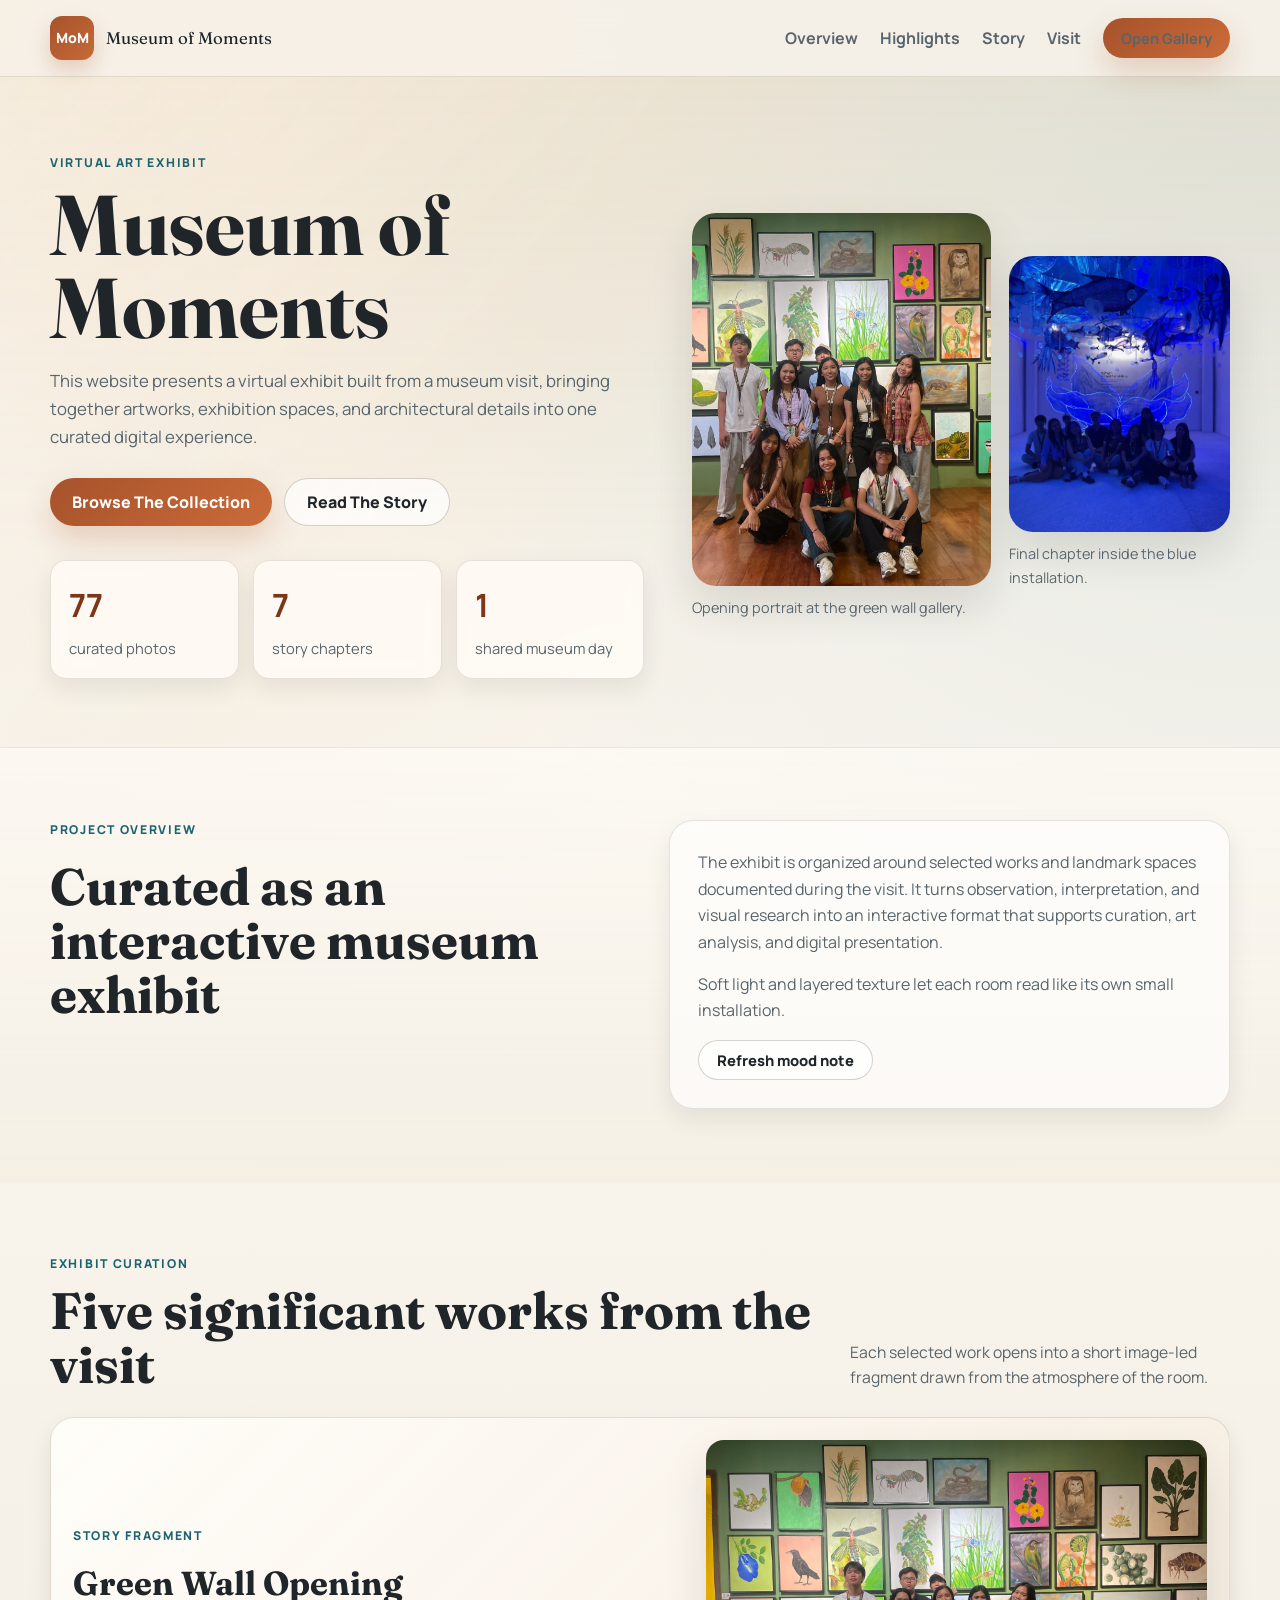
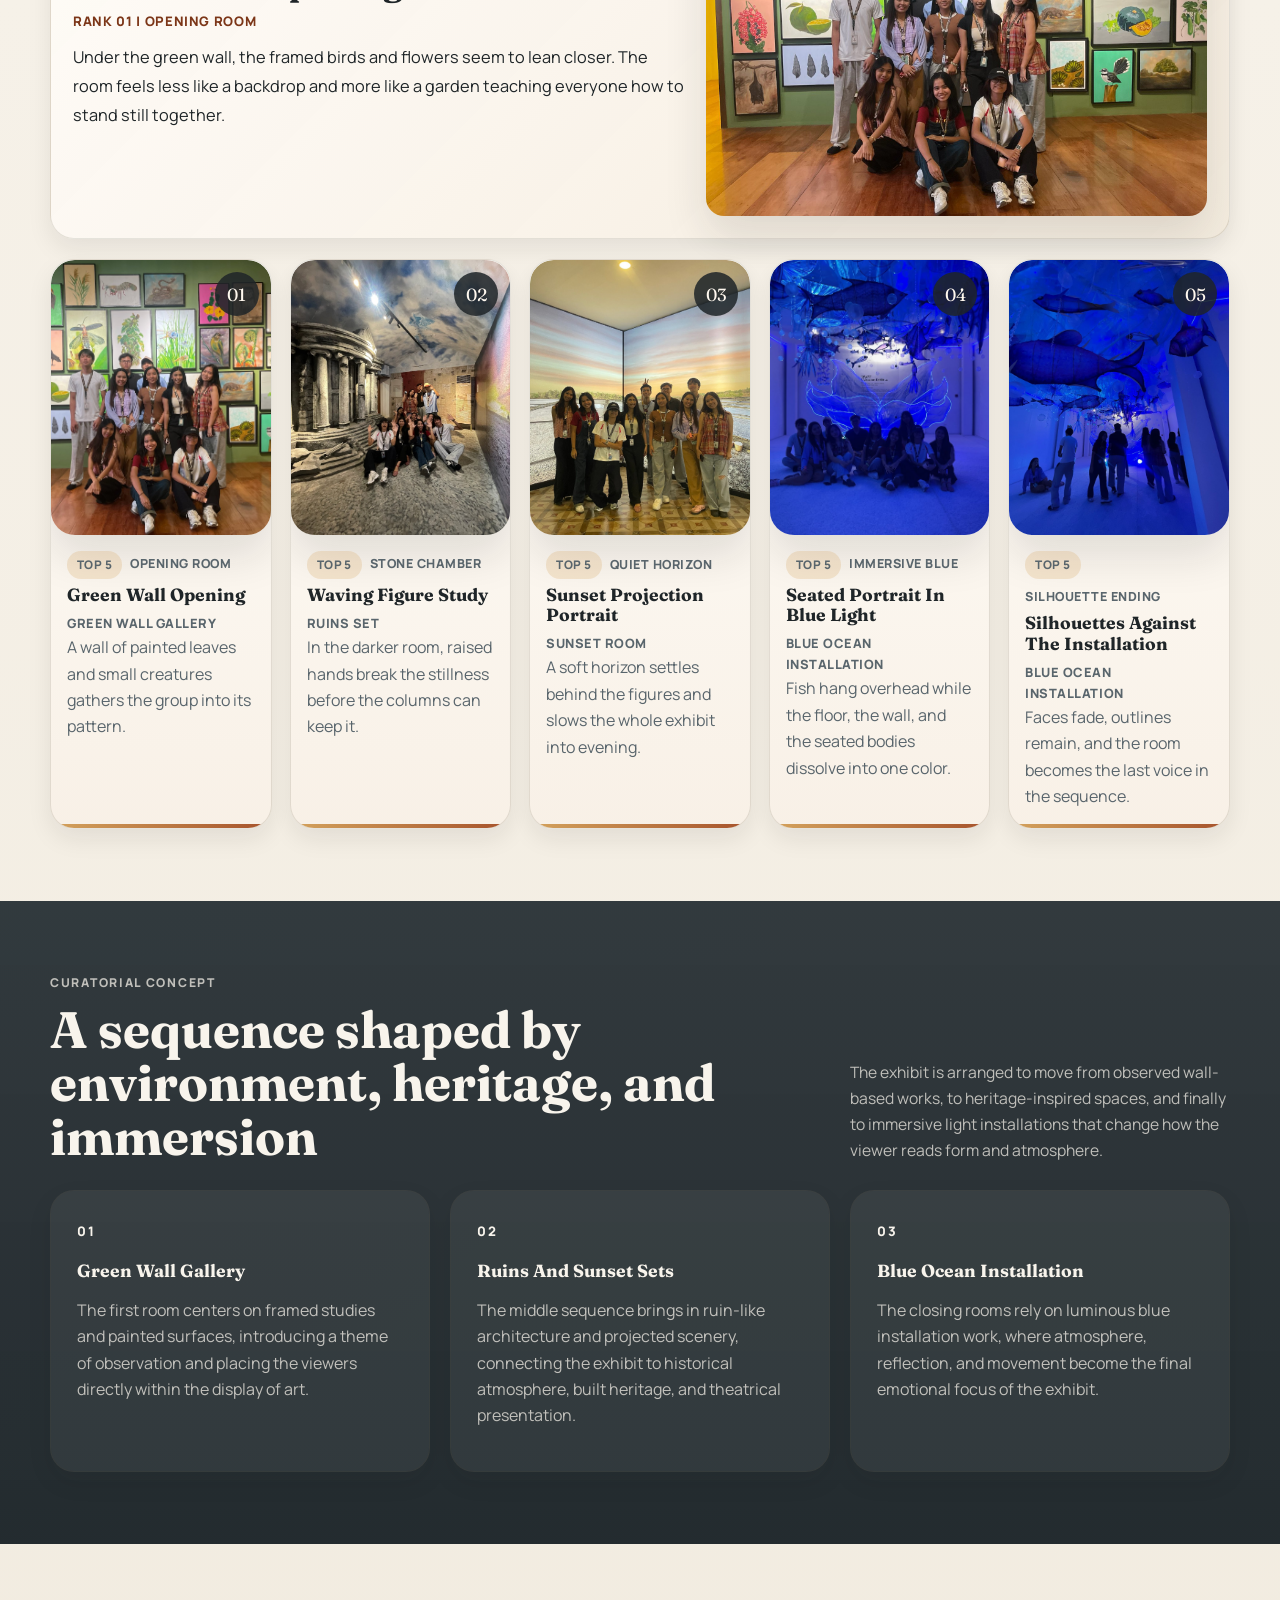
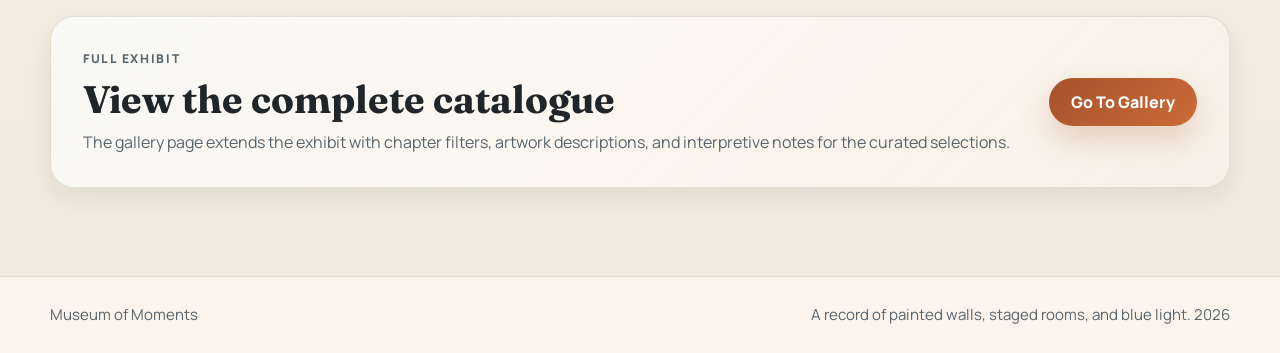
==== index.html @ 852dfe58 "Add files via upload" ====
<!DOCTYPE html>
<html lang="en">
<head>
  <meta charset="UTF-8">
  <meta name="viewport" content="width=device-width, initial-scale=1.0">
  <meta name="theme-color" content="#f4efe6">
  <title>Museum of Moments</title>
  <meta name="description" content="A polished museum-inspired website that turns one class trip into a visual story of art, space, and friendship.">
  <link rel="preconnect" href="https://fonts.googleapis.com">
  <link rel="preconnect" href="https://fonts.gstatic.com" crossorigin>
  <link rel="stylesheet" href="./styles.css">
</head>
<body class="home-page">
  <header class="site-header">
    <div class="container nav-wrap">
      <a class="brand" href="./index.html" aria-label="Museum of Moments home">
        <span class="brand-mark">MoM</span>
        <span class="brand-text">Museum of Moments</span>
      </a>

      <button class="menu-btn" data-menu-btn aria-expanded="false" aria-label="Open navigation">
        <span></span>
        <span></span>
        <span></span>
      </button>

      <nav class="site-nav" data-nav aria-label="Primary navigation">
        <a href="#overview">Overview</a>
        <a href="#highlights">Highlights</a>
        <a href="#story">Story</a>
        <a href="#visit">Visit</a>
        <a class="btn btn-small" href="./gallery.html">Open Gallery</a>
      </nav>
    </div>
  </header>

  <main id="overview">
    <section class="hero-band">
      <div class="container hero reveal">
        <div class="hero-copy">
          <p class="eyebrow">Virtual art exhibit</p>
          <h1>Museum of Moments</h1>
          <p class="hero-lead">
            This website presents a virtual exhibit built from a museum visit, bringing together artworks, exhibition spaces, and architectural details into one curated digital experience.
          </p>
          <div class="hero-actions">
            <a class="btn" href="./gallery.html">Browse The Collection</a>
            <a class="btn btn-ghost" href="#story">Read The Story</a>
          </div>
          <ul class="stat-row" aria-label="Collection statistics">
            <li>
              <strong data-total-photos>0</strong>
              <span>curated photos</span>
            </li>
            <li>
              <strong data-total-chapters>0</strong>
              <span>story chapters</span>
            </li>
            <li>
              <strong>1</strong>
              <span>shared museum day</span>
            </li>
          </ul>
        </div>

        <div class="hero-visual">
          <figure class="hero-feature">
            <img src="./assets/images/IMG_3775.JPG" alt="Friends posing in front of a green museum wall filled with framed artworks." loading="eager">
            <figcaption>Opening portrait at the green wall gallery.</figcaption>
          </figure>
          <figure class="hero-detail">
            <img src="./assets/images/IMG_5902.JPG" alt="Group portrait inside a blue immersive museum room with glowing light." loading="lazy">
            <figcaption>Final chapter inside the blue installation.</figcaption>
          </figure>
        </div>
      </div>
    </section>

    <section class="section section-soft">
      <div class="container intro-grid reveal">
        <div class="section-heading">
          <p class="eyebrow">Project overview</p>
          <h2>Curated as an interactive museum exhibit</h2>
        </div>
        <div class="intro-copy">
          <p>
            The exhibit is organized around selected works and landmark spaces documented during the visit. It turns observation, interpretation, and visual research into an interactive format that supports curation, art analysis, and digital presentation.
          </p>
          <p data-art-mood>
            Soft light, layered texture, and the quiet pulse of a gallery full of friends.
          </p>
          <button class="btn btn-small btn-ghost" id="refresh-mood" type="button">Refresh mood note</button>
        </div>
      </div>
    </section>

    <section id="highlights" class="section">
      <div class="container reveal">
        <div class="section-heading section-heading-split">
          <div>
            <p class="eyebrow">Exhibit curation</p>
            <h2>Five significant works from the visit</h2>
          </div>
          <p class="section-note">
            Each selected work opens into a short image-led fragment drawn from the atmosphere of the room.
          </p>
        </div>
        <div class="topwork-panel" data-topwork-panel aria-live="polite"></div>
        <div class="highlight-grid" data-home-highlights></div>
      </div>
    </section>

    <section id="story" class="section section-dark">
      <div class="container reveal">
        <div class="section-heading section-heading-split">
          <div>
            <p class="eyebrow">Curatorial concept</p>
            <h2>A sequence shaped by environment, heritage, and immersion</h2>
          </div>
          <p class="section-note">
            The exhibit is arranged to move from observed wall-based works, to heritage-inspired spaces, and finally to immersive light installations that change how the viewer reads form and atmosphere.
          </p>
        </div>

        <div class="story-layout">
          <article class="story-card">
            <span class="story-index">01</span>
            <h3>Green Wall Gallery</h3>
            <p>
              The first room centers on framed studies and painted surfaces, introducing a theme of observation and placing the viewers directly within the display of art.
            </p>
          </article>

          <article class="story-card">
            <span class="story-index">02</span>
            <h3>Ruins And Sunset Sets</h3>
            <p>
              The middle sequence brings in ruin-like architecture and projected scenery, connecting the exhibit to historical atmosphere, built heritage, and theatrical presentation.
            </p>
          </article>

          <article class="story-card">
            <span class="story-index">03</span>
            <h3>Blue Ocean Installation</h3>
            <p>
              The closing rooms rely on luminous blue installation work, where atmosphere, reflection, and movement become the final emotional focus of the exhibit.
            </p>
          </article>
        </div>
      </div>
    </section>

    <section id="visit" class="section">
      <div class="container reveal">
        <div class="visit-panel">
          <div class="visit-copy">
            <p class="eyebrow">Full exhibit</p>
            <h2>View the complete catalogue</h2>
            <p>
              The gallery page extends the exhibit with chapter filters, artwork descriptions, and interpretive notes for the curated selections.
            </p>
          </div>
          <a class="btn" href="./gallery.html">Go To Gallery</a>
        </div>
      </div>
    </section>
  </main>

  <footer class="site-footer">
    <div class="container footer-wrap">
      <p>Museum of Moments</p>
      <p>A record of painted walls, staged rooms, and blue light. <span data-year></span></p>
    </div>
  </footer>

  <script src="./script.js"></script>
</body>
</html>
---- styles.css ----
@import url("https://fonts.googleapis.com/css2?family=Fraunces:opsz,wght@9..144,500;9..144,700&family=Manrope:wght@400;500;600;700;800&display=swap");

:root {
  --bg: #f6f1e8;
  --bg-strong: #efe7da;
  --surface: rgba(255, 251, 245, 0.88);
  --surface-strong: #fffdf8;
  --surface-dark: #2f3a3f;
  --ink: #1f2528;
  --ink-soft: #59656c;
  --ink-inverse: #f8f4ec;
  --line: rgba(82, 70, 52, 0.14);
  --line-strong: rgba(82, 70, 52, 0.24);
  --accent: #a6522b;
  --accent-deep: #7c3618;
  --accent-soft: #e7c09f;
  --teal: #1c6570;
  --gold: #d4a35d;
  --shadow-sm: 0 10px 24px rgba(25, 24, 22, 0.08);
  --shadow-md: 0 20px 44px rgba(25, 24, 22, 0.12);
  --shadow-lg: 0 30px 64px rgba(25, 24, 22, 0.18);
  --radius-sm: 10px;
  --radius-md: 16px;
  --radius-lg: 24px;
  --container: min(1180px, calc(100vw - 40px));
}

* {
  box-sizing: border-box;
}

html {
  scroll-behavior: smooth;
}

body {
  margin: 0;
  min-height: 100vh;
  font-family: "Manrope", "Segoe UI", sans-serif;
  color: var(--ink);
  line-height: 1.65;
  background:
    radial-gradient(circle at top left, rgba(212, 163, 93, 0.18), transparent 28%),
    radial-gradient(circle at top right, rgba(28, 101, 112, 0.12), transparent 28%),
    linear-gradient(180deg, #fbf8f2 0%, var(--bg) 45%, #f1ebdf 100%);
}

body::before {
  content: "";
  position: fixed;
  inset: 0;
  pointer-events: none;
  background-image:
    linear-gradient(rgba(255, 255, 255, 0.18) 1px, transparent 1px),
    linear-gradient(90deg, rgba(255, 255, 255, 0.18) 1px, transparent 1px);
  background-size: 64px 64px;
  mask-image: linear-gradient(180deg, rgba(0, 0, 0, 0.3), transparent 88%);
  opacity: 0.26;
}

a,
button,
input,
select {
  font: inherit;
}

a {
  color: inherit;
  text-decoration: none;
}

img {
  display: block;
  width: 100%;
}

button {
  cursor: pointer;
}

a:focus-visible,
button:focus-visible {
  outline: 3px solid rgba(28, 101, 112, 0.18);
  outline-offset: 3px;
}

.container {
  width: var(--container);
  margin-inline: auto;
}

.site-header {
  position: sticky;
  top: 0;
  z-index: 50;
  backdrop-filter: blur(16px);
  background: rgba(246, 241, 232, 0.88);
  border-bottom: 1px solid var(--line);
}

.nav-wrap {
  min-height: 76px;
  display: flex;
  align-items: center;
  justify-content: space-between;
  gap: 24px;
}

.brand {
  display: inline-flex;
  align-items: center;
  gap: 12px;
  min-width: 0;
}

.brand-mark {
  display: grid;
  place-items: center;
  width: 44px;
  height: 44px;
  flex: 0 0 44px;
  border-radius: 12px;
  background: linear-gradient(135deg, var(--accent), #c66b38);
  color: #fff;
  font-weight: 800;
  font-size: 0.88rem;
  box-shadow: 0 10px 20px rgba(166, 82, 43, 0.22);
}

.brand-text,
h1,
h2,
h3 {
  font-family: "Fraunces", Georgia, serif;
}

.brand-text {
  font-size: 1.05rem;
  line-height: 1.1;
}

.site-nav {
  display: flex;
  align-items: center;
  gap: 22px;
}

.site-nav a {
  color: var(--ink-soft);
  font-weight: 700;
  transition: color 0.2s ease, transform 0.2s ease;
}

.site-nav a:hover,
.site-nav a:focus-visible {
  color: var(--ink);
  transform: translateY(-1px);
}

.menu-btn {
  display: none;
  width: 46px;
  height: 46px;
  border: 1px solid var(--line);
  border-radius: 12px;
  background: rgba(255, 255, 255, 0.72);
  padding: 0;
}

.menu-btn span {
  display: block;
  width: 20px;
  height: 2px;
  margin: 4px auto;
  border-radius: 999px;
  background: var(--ink);
}

.btn {
  display: inline-flex;
  align-items: center;
  justify-content: center;
  min-height: 48px;
  padding: 0 22px;
  border: 0;
  border-radius: 999px;
  font-weight: 800;
  color: #fff;
  background: linear-gradient(135deg, var(--accent), #cb6b39);
  box-shadow: 0 14px 30px rgba(166, 82, 43, 0.22);
  transition: transform 0.2s ease, box-shadow 0.2s ease, opacity 0.2s ease;
}

.btn:hover,
.btn:focus-visible {
  transform: translateY(-2px);
  box-shadow: 0 18px 34px rgba(166, 82, 43, 0.28);
}

.btn:disabled {
  cursor: default;
  opacity: 0.7;
}

.btn-small {
  min-height: 40px;
  padding-inline: 18px;
  font-size: 0.92rem;
}

.btn-ghost {
  color: var(--ink);
  background: rgba(255, 255, 255, 0.7);
  border: 1px solid var(--line-strong);
  box-shadow: none;
}

.btn-ghost:hover,
.btn-ghost:focus-visible {
  box-shadow: none;
  background: rgba(255, 255, 255, 0.96);
}

.eyebrow {
  margin: 0 0 10px;
  font-size: 0.76rem;
  font-weight: 800;
  text-transform: uppercase;
  letter-spacing: 0.14em;
  color: var(--teal);
}

.hero-band,
.page-hero-band {
  position: relative;
  overflow: clip;
}

.hero-band::before,
.page-hero-band::before {
  content: "";
  position: absolute;
  inset: 0;
  background:
    linear-gradient(125deg, rgba(255, 255, 255, 0.36), transparent 40%),
    linear-gradient(180deg, rgba(212, 163, 93, 0.12), transparent 70%);
  pointer-events: none;
}

.hero {
  display: grid;
  grid-template-columns: minmax(0, 1.05fr) minmax(320px, 0.95fr);
  gap: 48px;
  align-items: center;
  padding: 76px 0 68px;
}

.hero-copy h1 {
  margin: 0 0 18px;
  font-size: clamp(2.8rem, 8vw, 5.3rem);
  line-height: 0.98;
}

.hero-lead,
.page-hero-copy,
.section-note,
.intro-copy p,
.visit-copy p,
.article-card p,
.chapter-card li,
.story-card p,
.highlight-copy p,
.photo-meta p,
.spotlight-copy p,
.tool-caption,
.feature-quote,
.hero-feature figcaption,
.hero-detail figcaption,
.footer-wrap,
.image-warning {
  color: var(--ink-soft);
}

.hero-lead {
  margin: 0;
  max-width: 60ch;
  font-size: 1.05rem;
}

.hero-actions {
  display: flex;
  flex-wrap: wrap;
  gap: 12px;
  margin-top: 28px;
}

.stat-row {
  display: grid;
  grid-template-columns: repeat(3, minmax(0, 1fr));
  gap: 14px;
  list-style: none;
  padding: 0;
  margin: 34px 0 0;
}

.stat-row li {
  padding: 18px;
  border: 1px solid var(--line);
  border-radius: var(--radius-md);
  background: var(--surface);
  backdrop-filter: blur(10px);
  box-shadow: var(--shadow-sm);
}

.stat-row strong {
  display: block;
  font-size: clamp(1.45rem, 4vw, 2rem);
  color: var(--accent-deep);
}

.stat-row span {
  display: block;
  margin-top: 4px;
  font-size: 0.92rem;
  color: var(--ink-soft);
}

.hero-visual {
  display: grid;
  grid-template-columns: 1.15fr 0.85fr;
  gap: 18px;
  align-items: end;
}

.hero-feature,
.hero-detail {
  margin: 0;
}

.hero-feature img,
.hero-detail img,
.spotlight-media img,
.highlight-card img,
.photo-card img {
  border-radius: var(--radius-lg);
  object-fit: cover;
  box-shadow: var(--shadow-md);
}

.hero-feature img {
  aspect-ratio: 4 / 5;
}

.hero-detail {
  padding-bottom: 30px;
}

.hero-detail img {
  aspect-ratio: 4 / 5;
}

.hero-feature figcaption,
.hero-detail figcaption {
  margin-top: 10px;
  font-size: 0.9rem;
}

.section {
  padding: 72px 0;
}

.section-soft {
  background: linear-gradient(180deg, rgba(255, 252, 247, 0.64), rgba(244, 238, 227, 0.82));
  border-block: 1px solid rgba(82, 70, 52, 0.06);
}

.section-dark {
  background:
    linear-gradient(180deg, rgba(42, 51, 55, 0.96), rgba(31, 39, 44, 0.98)),
    linear-gradient(135deg, rgba(212, 163, 93, 0.08), transparent 44%);
  color: var(--ink-inverse);
}

.section-dark .eyebrow,
.section-dark .section-note,
.section-dark .story-card p {
  color: rgba(248, 244, 236, 0.72);
}

.section-dark .section-heading h2,
.section-dark .story-card h3,
.section-dark .story-index {
  color: var(--ink-inverse);
}

.section-heading {
  display: grid;
  gap: 10px;
  margin-bottom: 26px;
}

.section-heading h2,
.article-card h2,
.chapter-card h2 {
  margin: 0;
  font-size: clamp(1.9rem, 4vw, 3.2rem);
  line-height: 1.05;
}

.section-heading.compact h2 {
  font-size: clamp(1.65rem, 3vw, 2.5rem);
}

.section-heading-split {
  grid-template-columns: minmax(0, 1fr) minmax(260px, 380px);
  align-items: end;
}

.section-note {
  margin: 0;
  font-size: 0.98rem;
}

.intro-grid,
.article-layout {
  display: grid;
  grid-template-columns: minmax(0, 1fr) minmax(300px, 0.95fr);
  gap: 28px;
  align-items: start;
}

.intro-copy {
  padding: 28px;
  border: 1px solid var(--line);
  border-radius: var(--radius-lg);
  background: rgba(255, 255, 255, 0.62);
  box-shadow: var(--shadow-sm);
}

.intro-copy p {
  margin: 0 0 16px;
}

.highlight-grid {
  display: grid;
  grid-template-columns: repeat(5, minmax(0, 1fr));
  gap: 18px;
}

.highlight-card,
.photo-card,
.spotlight-card,
.article-card,
.chapter-card,
.story-card,
.visit-panel {
  border: 1px solid var(--line);
  background: var(--surface);
  box-shadow: var(--shadow-sm);
}

.highlight-card,
.photo-card,
.spotlight-card {
  overflow: hidden;
}

.highlight-card {
  border-radius: var(--radius-lg);
  transition: transform 0.24s ease, box-shadow 0.24s ease, border-color 0.24s ease;
  cursor: zoom-in;
  position: relative;
}

.highlight-card:hover,
.photo-card:hover,
.story-card:hover,
.spotlight-card:hover {
  transform: translateY(-4px);
  box-shadow: var(--shadow-md);
  border-color: var(--line-strong);
}

.highlight-card img {
  aspect-ratio: 4 / 5;
}

.highlight-copy {
  padding: 16px 16px 18px;
}

.topwork-panel {
  display: grid;
  grid-template-columns: minmax(0, 1.1fr) minmax(260px, 0.9fr);
  gap: 20px;
  margin-bottom: 20px;
  padding: 22px;
  border: 1px solid var(--line);
  border-radius: var(--radius-lg);
  background: linear-gradient(135deg, rgba(255, 253, 249, 0.94), rgba(244, 235, 221, 0.9));
  box-shadow: var(--shadow-sm);
}

.topwork-panel-copy {
  display: grid;
  align-content: center;
  gap: 10px;
}

.topwork-panel-copy h3 {
  margin: 0;
  font-size: clamp(1.6rem, 2.6vw, 2.4rem);
  line-height: 1.05;
}

.topwork-panel-meta {
  margin: 0;
  font-size: 0.82rem;
  font-weight: 800;
  letter-spacing: 0.05em;
  text-transform: uppercase;
  color: var(--accent-deep);
}

.topwork-story {
  margin: 0;
  font-size: 1.02rem;
  line-height: 1.8;
}

.topwork-notes {
  display: grid;
  gap: 8px;
  margin-top: 8px;
}

.topwork-notes p {
  margin: 0;
}

.topwork-notes strong {
  color: var(--ink);
}

.topwork-panel-media {
  margin: 0;
}

.topwork-panel-media img {
  width: 100%;
  aspect-ratio: 4 / 3;
  border-radius: 18px;
  object-fit: cover;
  box-shadow: var(--shadow-md);
}

.highlight-copy h3,
.photo-top h3,
.spotlight-copy h3,
.story-card h3 {
  margin: 0 0 8px;
  font-size: 1.1rem;
  line-height: 1.15;
}

.highlight-chapter {
  margin: 0 0 8px;
  font-size: 0.8rem;
  font-weight: 800;
  letter-spacing: 0.04em;
  text-transform: uppercase;
  color: var(--accent-deep);
}

.highlight-badge,
.photo-tag {
  display: inline-flex;
  align-items: center;
  min-height: 28px;
  padding: 0 10px;
  border-radius: 999px;
  font-size: 0.74rem;
  font-weight: 800;
  letter-spacing: 0.04em;
  text-transform: uppercase;
}

.highlight-badge {
  color: var(--accent-deep);
  background: rgba(212, 163, 93, 0.24);
}

.topwork-card {
  background: linear-gradient(180deg, rgba(255, 253, 248, 0.98), rgba(248, 240, 230, 0.98));
}

.topwork-card::after {
  content: "";
  position: absolute;
  inset: auto 0 0 0;
  height: 4px;
  background: linear-gradient(90deg, var(--gold), var(--accent));
}

.topwork-rank {
  position: absolute;
  top: 12px;
  right: 12px;
  z-index: 1;
  min-width: 44px;
  height: 44px;
  display: grid;
  place-items: center;
  border-radius: 999px;
  background: rgba(31, 37, 40, 0.86);
  color: #fff8ef;
  font-family: "Fraunces", Georgia, serif;
  font-size: 1.1rem;
  box-shadow: var(--shadow-sm);
}

.topwork-head {
  display: flex;
  flex-wrap: wrap;
  align-items: center;
  gap: 8px;
  margin-bottom: 6px;
}

.topwork-lens {
  margin: 0;
  font-size: 0.78rem;
  font-weight: 800;
  letter-spacing: 0.04em;
  text-transform: uppercase;
  color: var(--teal);
}

.story-layout {
  display: grid;
  grid-template-columns: repeat(3, minmax(0, 1fr));
  gap: 20px;
}

.story-card {
  min-height: 100%;
  padding: 26px;
  border-radius: var(--radius-lg);
  background: rgba(255, 255, 255, 0.06);
}

.story-index {
  display: inline-block;
  margin-bottom: 18px;
  font-size: 0.82rem;
  font-weight: 800;
  letter-spacing: 0.16em;
  text-transform: uppercase;
}

.visit-panel {
  display: flex;
  align-items: center;
  justify-content: space-between;
  gap: 24px;
  padding: 32px;
  border-radius: var(--radius-lg);
  background:
    linear-gradient(135deg, rgba(255, 255, 255, 0.76), rgba(249, 241, 231, 0.9)),
    linear-gradient(135deg, rgba(28, 101, 112, 0.06), transparent 42%);
}

.visit-copy h2 {
  margin: 0 0 10px;
  font-size: clamp(1.8rem, 3vw, 2.8rem);
  line-height: 1.05;
}

.visit-copy p:last-child {
  margin: 0;
}

.page-hero {
  display: grid;
  grid-template-columns: minmax(0, 1.05fr) minmax(280px, 0.9fr);
  gap: 28px;
  align-items: end;
  padding: 72px 0 36px;
}

.page-hero h1 {
  margin: 0;
  font-size: clamp(2.4rem, 6vw, 4.5rem);
  line-height: 1;
}

.page-hero-copy {
  margin: 0;
  font-size: 1rem;
}

.feature-quote {
  margin: 0;
  padding: 28px 30px;
  border-left: 4px solid var(--gold);
  border-radius: 0 var(--radius-lg) var(--radius-lg) 0;
  background: rgba(255, 255, 255, 0.54);
  font-family: "Fraunces", Georgia, serif;
  font-size: clamp(1.2rem, 2.4vw, 1.8rem);
  line-height: 1.35;
}

.article-card,
.chapter-card {
  padding: 28px;
  border-radius: var(--radius-lg);
}

.article-card p:last-child {
  margin-bottom: 0;
}

.chapter-card ol {
  margin: 18px 0 0;
  padding-left: 20px;
}

.chapter-card li + li {
  margin-top: 10px;
}

.gallery-tools {
  display: grid;
  grid-template-columns: minmax(0, 1fr) 240px;
  gap: 18px;
  margin-bottom: 22px;
}

.tool-stack {
  display: grid;
  align-content: start;
  gap: 10px;
}

.tool-caption {
  margin: 0;
  font-size: 0.92rem;
}

.gallery-spotlight {
  min-height: 100%;
}

.spotlight-card {
  display: grid;
  grid-template-columns: minmax(220px, 0.95fr) minmax(0, 1.05fr);
  gap: 18px;
  padding: 18px;
  border-radius: var(--radius-lg);
}

.spotlight-media img {
  height: 100%;
  min-height: 240px;
}

.spotlight-copy {
  display: grid;
  align-content: center;
  gap: 10px;
}

.spotlight-copy h3 {
  font-size: clamp(1.3rem, 2vw, 1.8rem);
}

.spotlight-copy p,
.highlight-copy p,
.photo-meta p {
  margin: 0;
}

.spotlight-chapter {
  font-weight: 800;
  color: var(--accent-deep);
}

.filter-row {
  display: flex;
  flex-wrap: wrap;
  gap: 10px;
  margin-bottom: 20px;
}

.filter-chip {
  min-height: 40px;
  padding: 0 16px;
  border: 1px solid var(--line-strong);
  border-radius: 999px;
  background: rgba(255, 255, 255, 0.72);
  color: var(--ink);
  font-weight: 700;
  transition: background 0.2s ease, transform 0.2s ease, border-color 0.2s ease;
}

.filter-chip:hover,
.filter-chip:focus-visible {
  transform: translateY(-1px);
  background: rgba(255, 255, 255, 0.96);
}

.filter-chip.active {
  background: linear-gradient(135deg, var(--teal), #257783);
  border-color: transparent;
  color: #fff;
}

.photo-grid {
  display: grid;
  grid-template-columns: repeat(3, minmax(0, 1fr));
  gap: 18px;
}

.photo-card {
  display: flex;
  flex-direction: column;
  border-radius: var(--radius-lg);
  transition: transform 0.24s ease, box-shadow 0.24s ease, border-color 0.24s ease;
  cursor: zoom-in;
}

.spotlight-card {
  cursor: zoom-in;
}

.photo-card.hidden {
  display: none;
}

.photo-card img {
  aspect-ratio: 4 / 3;
  border-radius: 0;
}

.photo-meta {
  display: grid;
  gap: 10px;
  padding: 16px;
}

.photo-top {
  display: flex;
  justify-content: space-between;
  gap: 12px;
  align-items: start;
}

.photo-top h3 {
  margin-bottom: 0;
  font-size: 1.04rem;
}

.photo-tag {
  flex: 0 0 auto;
  color: var(--accent-deep);
  background: rgba(231, 192, 159, 0.34);
}

.photo-empty,
.spotlight-empty {
  padding: 24px;
  border: 1px dashed var(--line-strong);
  border-radius: var(--radius-lg);
  background: rgba(255, 255, 255, 0.52);
  color: var(--ink-soft);
}

.site-footer {
  margin-top: 16px;
  border-top: 1px solid var(--line);
  background: rgba(255, 249, 241, 0.72);
}

body.lightbox-open {
  overflow: hidden;
}

.lightbox[hidden] {
  display: none;
}

.lightbox {
  position: fixed;
  inset: 0;
  z-index: 120;
}

.lightbox-backdrop {
  position: absolute;
  inset: 0;
  background: rgba(18, 22, 27, 0.72);
  backdrop-filter: blur(10px);
}

.lightbox-dialog {
  position: relative;
  z-index: 1;
  width: min(1080px, calc(100vw - 32px));
  max-height: calc(100vh - 32px);
  margin: 16px auto;
  padding: 18px;
  display: grid;
  grid-template-columns: minmax(0, 1.2fr) minmax(280px, 0.8fr);
  gap: 18px;
  border: 1px solid rgba(255, 255, 255, 0.12);
  border-radius: 24px;
  background: rgba(32, 38, 43, 0.94);
  box-shadow: 0 30px 80px rgba(0, 0, 0, 0.34);
}

.lightbox-close {
  position: absolute;
  top: 12px;
  right: 12px;
  width: 42px;
  height: 42px;
  border: 0;
  border-radius: 999px;
  background: rgba(255, 255, 255, 0.12);
  color: #fff;
  font-size: 1.5rem;
  line-height: 1;
}

.lightbox-media img {
  width: 100%;
  max-height: calc(100vh - 68px);
  border-radius: 18px;
  object-fit: contain;
  background: rgba(255, 255, 255, 0.04);
}

.lightbox-copy {
  display: grid;
  align-content: center;
  gap: 12px;
  padding: 8px 12px 8px 6px;
}

.lightbox-copy .eyebrow,
.lightbox-copy p {
  color: rgba(244, 238, 227, 0.8);
}

.lightbox-copy h2 {
  margin: 0;
  color: #fff8ef;
  font-size: clamp(1.8rem, 3vw, 2.7rem);
  line-height: 1.05;
}

.lightbox-copy p:last-child {
  margin: 0;
  font-size: 1rem;
  line-height: 1.7;
}

.footer-wrap {
  display: flex;
  align-items: center;
  justify-content: space-between;
  gap: 16px;
  min-height: 76px;
  font-size: 0.94rem;
}

.reveal {
  opacity: 1;
  transform: translateY(0);
}

.js-enhanced .reveal {
  opacity: 0;
  transform: translateY(28px);
  transition: opacity 0.6s ease, transform 0.6s ease;
  transition-delay: var(--delay, 0ms);
}

.js-enhanced .reveal.is-visible {
  opacity: 1;
  transform: translateY(0);
}

@media (max-width: 1080px) {
  .highlight-grid {
    grid-template-columns: repeat(3, minmax(0, 1fr));
  }

  .photo-grid {
    grid-template-columns: repeat(2, minmax(0, 1fr));
  }
}

@media (max-width: 900px) {
  .hero,
  .page-hero,
  .intro-grid,
  .article-layout,
  .gallery-tools,
  .topwork-panel,
  .lightbox-dialog,
  .spotlight-card,
  .section-heading-split {
    grid-template-columns: 1fr;
  }

  .hero {
    padding-top: 58px;
  }

  .story-layout {
    grid-template-columns: 1fr;
  }

  .visit-panel {
    flex-direction: column;
    align-items: start;
  }

  .lightbox-copy {
    padding-right: 0;
  }
}

@media (max-width: 720px) {
  .container {
    width: min(100vw - 28px, 1180px);
  }

  .menu-btn {
    display: inline-block;
  }

  .site-nav {
    position: absolute;
    top: calc(100% + 8px);
    right: 14px;
    width: min(320px, calc(100vw - 28px));
    display: none;
    flex-direction: column;
    align-items: stretch;
    gap: 8px;
    padding: 14px;
    border: 1px solid var(--line);
    border-radius: 18px;
    background: rgba(255, 251, 245, 0.98);
    box-shadow: var(--shadow-lg);
  }

  .site-nav.open {
    display: flex;
  }

  .site-nav .btn {
    width: 100%;
  }

  .hero-copy h1,
  .page-hero h1 {
    font-size: clamp(2.2rem, 14vw, 3.5rem);
  }

  .hero-visual,
  .stat-row,
  .highlight-grid,
  .photo-grid {
    grid-template-columns: 1fr;
  }

  .hero-detail {
    padding-bottom: 0;
  }

  .section {
    padding: 56px 0;
  }

  .footer-wrap {
    min-height: auto;
    padding: 18px 0;
    flex-direction: column;
    align-items: start;
  }
}
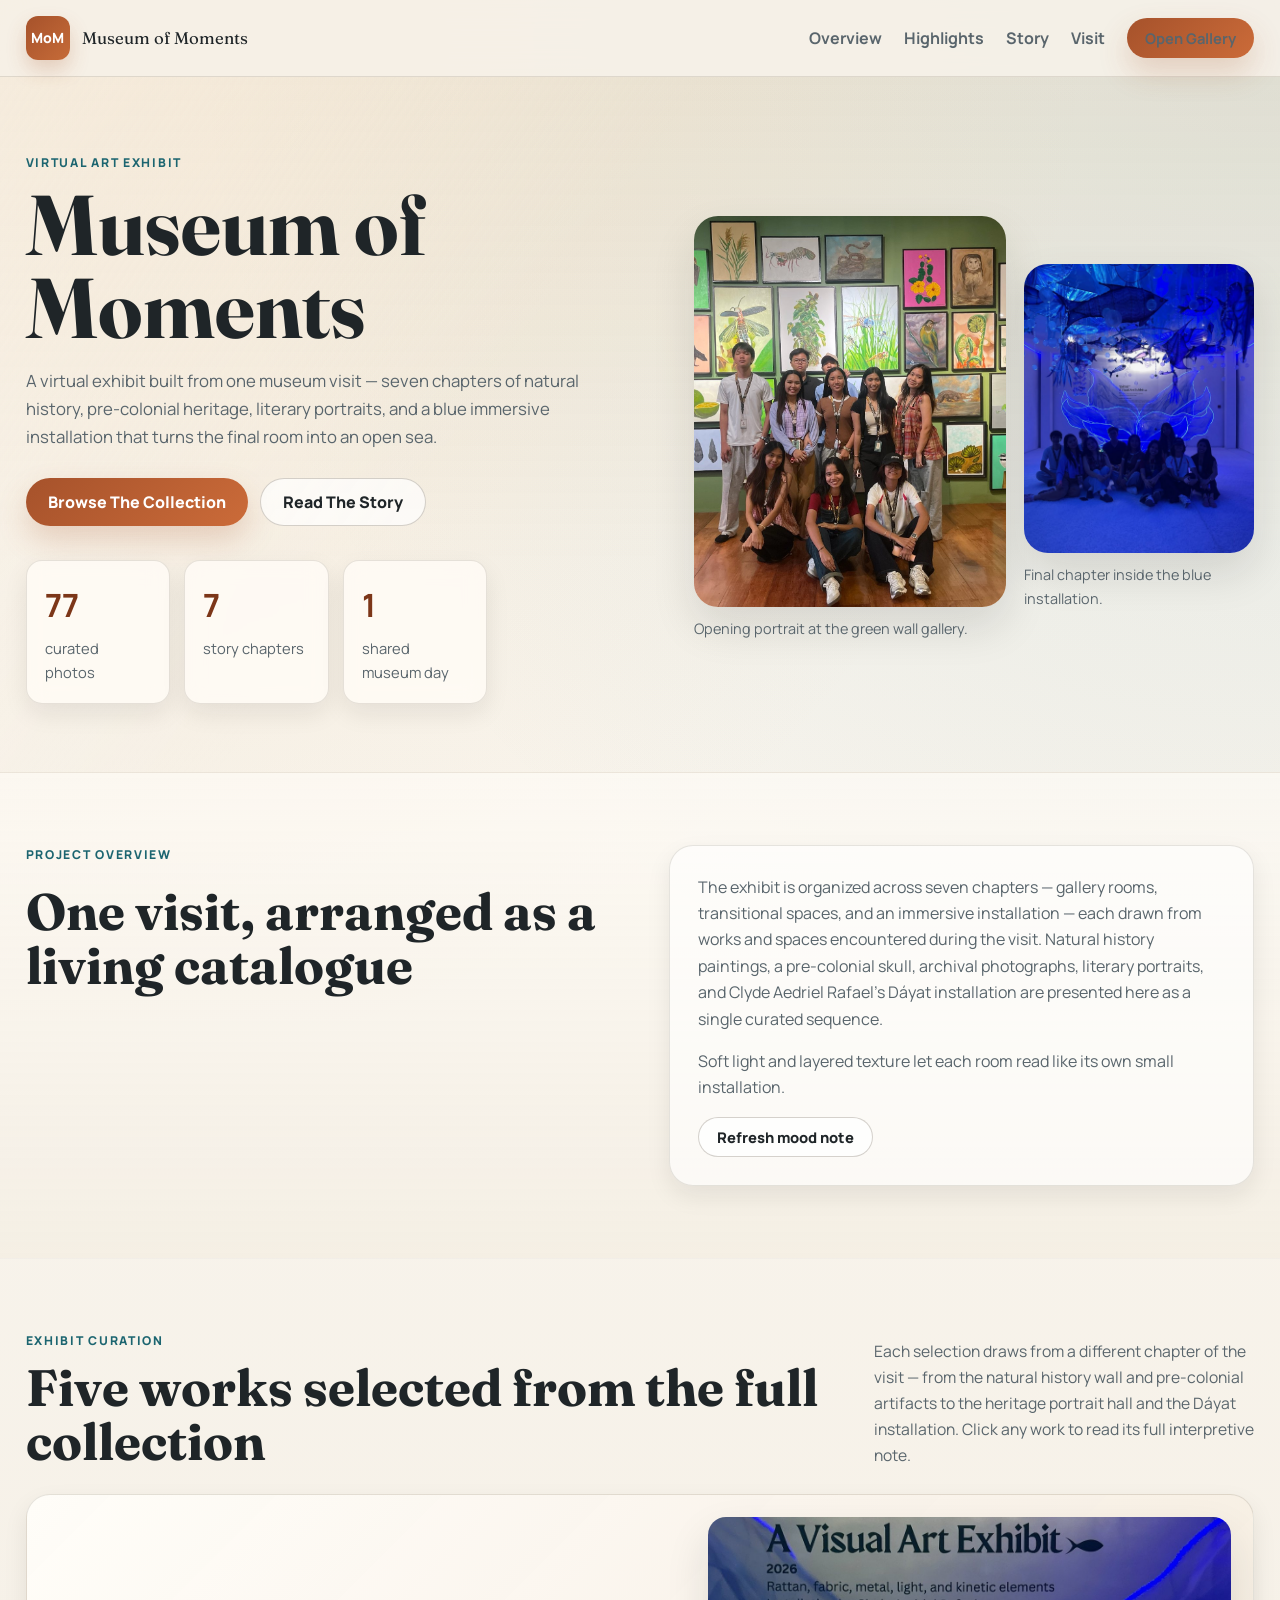
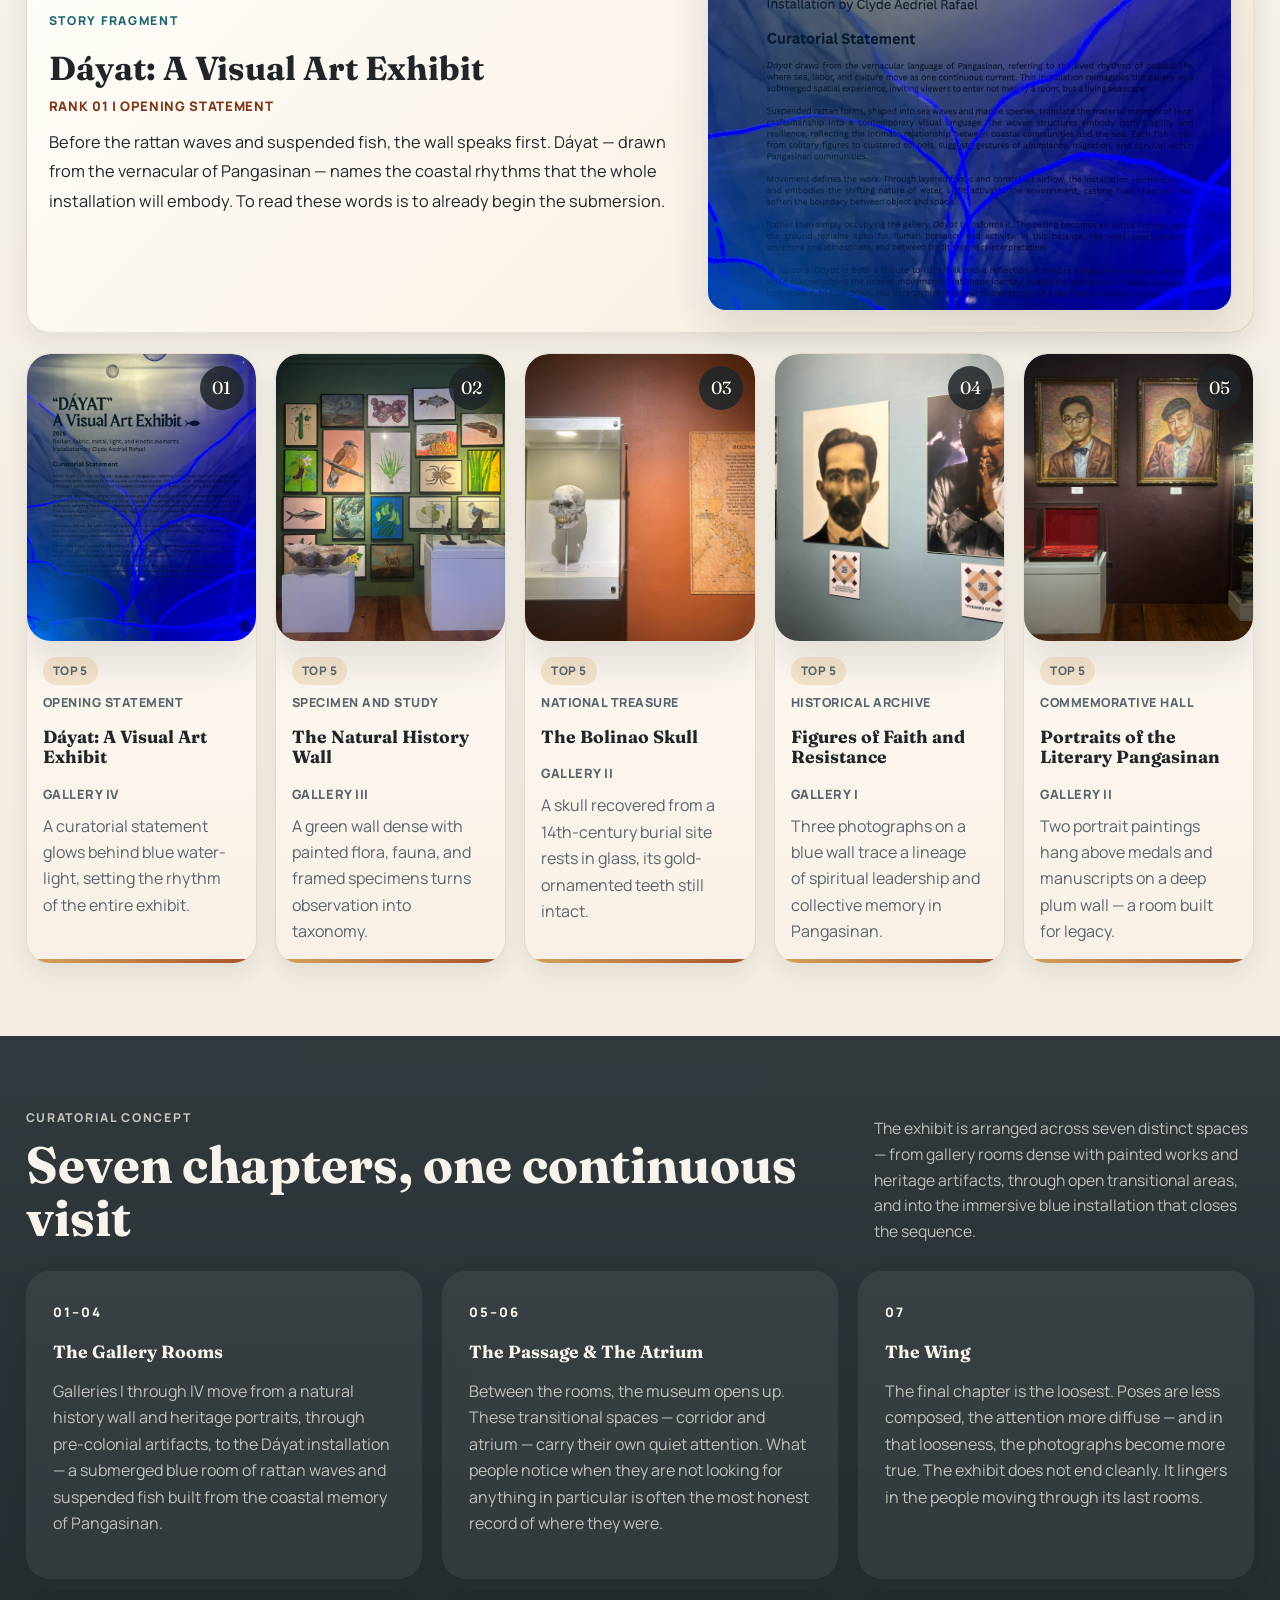
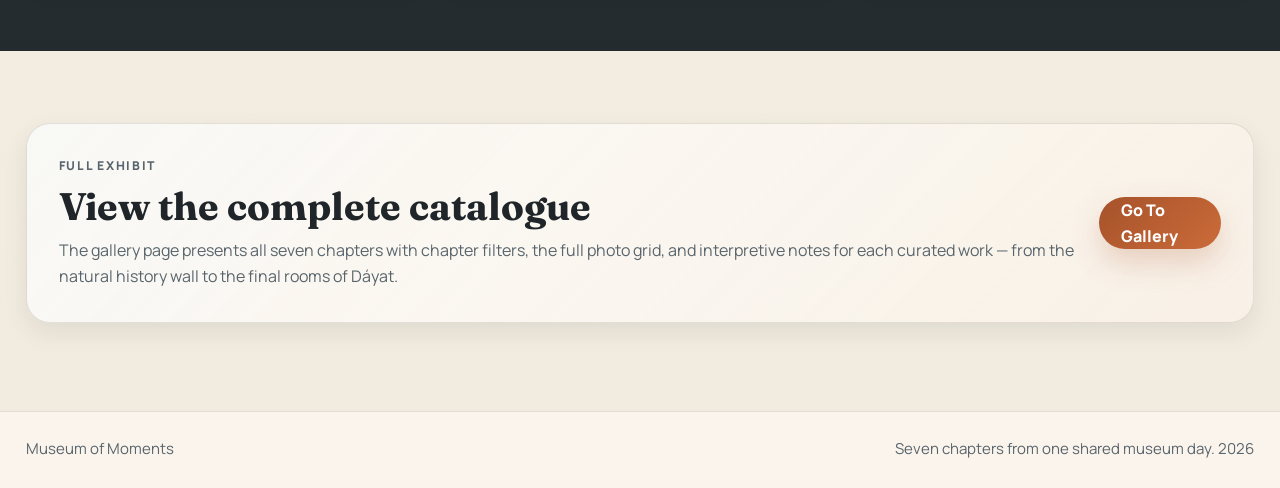
==== commit d29c8e69: "Add files via upload" ====
--- a/index.html
+++ b/index.html
@@ -41,7 +41,7 @@
           <p class="eyebrow">Virtual art exhibit</p>
           <h1>Museum of Moments</h1>
           <p class="hero-lead">
-            This website presents a virtual exhibit built from a museum visit, bringing together artworks, exhibition spaces, and architectural details into one curated digital experience.
+            A virtual exhibit built from one museum visit — seven chapters of natural history, pre-colonial heritage, literary portraits, and a blue immersive installation that turns the final room into an open sea.
           </p>
           <div class="hero-actions">
             <a class="btn" href="./gallery.html">Browse The Collection</a>
@@ -80,14 +80,14 @@
       <div class="container intro-grid reveal">
         <div class="section-heading">
           <p class="eyebrow">Project overview</p>
-          <h2>Curated as an interactive museum exhibit</h2>
+          <h2>One visit, arranged as a living catalogue</h2>
         </div>
         <div class="intro-copy">
           <p>
-            The exhibit is organized around selected works and landmark spaces documented during the visit. It turns observation, interpretation, and visual research into an interactive format that supports curation, art analysis, and digital presentation.
+            The exhibit is organized across seven chapters — gallery rooms, transitional spaces, and an immersive installation — each drawn from works and spaces encountered during the visit. Natural history paintings, a pre-colonial skull, archival photographs, literary portraits, and Clyde Aedriel Rafael's Dáyat installation are presented here as a single curated sequence.
           </p>
           <p data-art-mood>
-            Soft light, layered texture, and the quiet pulse of a gallery full of friends.
+            Soft light and layered texture let each room read like its own small installation.
           </p>
           <button class="btn btn-small btn-ghost" id="refresh-mood" type="button">Refresh mood note</button>
         </div>
@@ -99,10 +99,10 @@
         <div class="section-heading section-heading-split">
           <div>
             <p class="eyebrow">Exhibit curation</p>
-            <h2>Five significant works from the visit</h2>
+            <h2>Five works selected from the full collection</h2>
           </div>
           <p class="section-note">
-            Each selected work opens into a short image-led fragment drawn from the atmosphere of the room.
+            Each selection draws from a different chapter of the visit — from the natural history wall and pre-colonial artifacts to the heritage portrait hall and the Dáyat installation. Click any work to read its full interpretive note.
           </p>
         </div>
         <div class="topwork-panel" data-topwork-panel aria-live="polite"></div>
@@ -115,35 +115,35 @@
         <div class="section-heading section-heading-split">
           <div>
             <p class="eyebrow">Curatorial concept</p>
-            <h2>A sequence shaped by environment, heritage, and immersion</h2>
+            <h2>Seven chapters, one continuous visit</h2>
           </div>
           <p class="section-note">
-            The exhibit is arranged to move from observed wall-based works, to heritage-inspired spaces, and finally to immersive light installations that change how the viewer reads form and atmosphere.
+            The exhibit is arranged across seven distinct spaces — from gallery rooms dense with painted works and heritage artifacts, through open transitional areas, and into the immersive blue installation that closes the sequence.
           </p>
         </div>
 
         <div class="story-layout">
           <article class="story-card">
-            <span class="story-index">01</span>
-            <h3>Green Wall Gallery</h3>
+            <span class="story-index">01–04</span>
+            <h3>The Gallery Rooms</h3>
             <p>
-              The first room centers on framed studies and painted surfaces, introducing a theme of observation and placing the viewers directly within the display of art.
+              Galleries I through IV move from a natural history wall and heritage portraits, through pre-colonial artifacts, to the Dáyat installation — a submerged blue room of rattan waves and suspended fish built from the coastal memory of Pangasinan.
             </p>
           </article>
 
           <article class="story-card">
-            <span class="story-index">02</span>
-            <h3>Ruins And Sunset Sets</h3>
+            <span class="story-index">05–06</span>
+            <h3>The Passage &amp; The Atrium</h3>
             <p>
-              The middle sequence brings in ruin-like architecture and projected scenery, connecting the exhibit to historical atmosphere, built heritage, and theatrical presentation.
+              Between the rooms, the museum opens up. These transitional spaces — corridor and atrium — carry their own quiet attention. What people notice when they are not looking for anything in particular is often the most honest record of where they were.
             </p>
           </article>
 
           <article class="story-card">
-            <span class="story-index">03</span>
-            <h3>Blue Ocean Installation</h3>
+            <span class="story-index">07</span>
+            <h3>The Wing</h3>
             <p>
-              The closing rooms rely on luminous blue installation work, where atmosphere, reflection, and movement become the final emotional focus of the exhibit.
+              The final chapter is the loosest. Poses are less composed, the attention more diffuse — and in that looseness, the photographs become more true. The exhibit does not end cleanly. It lingers in the people moving through its last rooms.
             </p>
           </article>
         </div>
@@ -157,7 +157,7 @@
             <p class="eyebrow">Full exhibit</p>
             <h2>View the complete catalogue</h2>
             <p>
-              The gallery page extends the exhibit with chapter filters, artwork descriptions, and interpretive notes for the curated selections.
+              The gallery page presents all seven chapters with chapter filters, the full photo grid, and interpretive notes for each curated work — from the natural history wall to the final rooms of Dáyat.
             </p>
           </div>
           <a class="btn" href="./gallery.html">Go To Gallery</a>
@@ -169,10 +169,10 @@
   <footer class="site-footer">
     <div class="container footer-wrap">
       <p>Museum of Moments</p>
-      <p>A record of painted walls, staged rooms, and blue light. <span data-year></span></p>
+      <p>Seven chapters from one shared museum day. <span data-year></span></p>
     </div>
   </footer>
 
   <script src="./script.js"></script>
 </body>
-</html>
+</html>
--- a/styles.css
+++ b/styles.css
@@ -22,7 +22,7 @@
   --radius-sm: 10px;
   --radius-md: 16px;
   --radius-lg: 24px;
-  --container: min(1180px, calc(100vw - 40px));
+  --container: min(96vw, 1600px);
 }
 
 * {
@@ -31,6 +31,24 @@
 
 html {
   scroll-behavior: smooth;
+}
+
+body,
+button,
+input,
+select,
+p,
+li,
+a {
+  overflow-wrap: anywhere;
+}
+
+h1,
+h2,
+h3 {
+  overflow-wrap: break-word;
+  word-break: normal;
+  hyphens: auto;
 }
 
 body {
@@ -39,6 +57,7 @@
   font-family: "Manrope", "Segoe UI", sans-serif;
   color: var(--ink);
   line-height: 1.65;
+  overflow-x: hidden;
   background:
     radial-gradient(circle at top left, rgba(212, 163, 93, 0.18), transparent 28%),
     radial-gradient(circle at top right, rgba(28, 101, 112, 0.12), transparent 28%),
@@ -88,6 +107,7 @@
 .container {
   width: var(--container);
   margin-inline: auto;
+  min-width: 0;
 }
 
 .site-header {
@@ -250,7 +270,7 @@
 
 .hero {
   display: grid;
-  grid-template-columns: minmax(0, 1.05fr) minmax(320px, 0.95fr);
+  grid-template-columns: minmax(0, 1.05fr) minmax(min(320px, 100%), 0.95fr);
   gap: 48px;
   align-items: center;
   padding: 76px 0 68px;
@@ -258,7 +278,7 @@
 
 .hero-copy h1 {
   margin: 0 0 18px;
-  font-size: clamp(2.8rem, 8vw, 5.3rem);
+  font-size: clamp(2.8rem, min(8vw, 5.3rem), 5.3rem);
   line-height: 0.98;
 }
 
@@ -297,7 +317,7 @@
 
 .stat-row {
   display: grid;
-  grid-template-columns: repeat(3, minmax(0, 1fr));
+  grid-template-columns: repeat(auto-fill, minmax(min(140px, 100%), 1fr));
   gap: 14px;
   list-style: none;
   padding: 0;
@@ -413,7 +433,7 @@
 }
 
 .section-heading-split {
-  grid-template-columns: minmax(0, 1fr) minmax(260px, 380px);
+  grid-template-columns: minmax(0, 1fr) minmax(min(260px, 100%), 380px);
   align-items: end;
 }
 
@@ -425,7 +445,7 @@
 .intro-grid,
 .article-layout {
   display: grid;
-  grid-template-columns: minmax(0, 1fr) minmax(300px, 0.95fr);
+  grid-template-columns: minmax(0, 1fr) minmax(min(300px, 100%), 0.95fr);
   gap: 28px;
   align-items: start;
 }
@@ -444,7 +464,7 @@
 
 .highlight-grid {
   display: grid;
-  grid-template-columns: repeat(5, minmax(0, 1fr));
+  grid-template-columns: repeat(auto-fill, minmax(min(210px, 100%), 1fr));
   gap: 18px;
 }
 
@@ -471,6 +491,9 @@
   transition: transform 0.24s ease, box-shadow 0.24s ease, border-color 0.24s ease;
   cursor: zoom-in;
   position: relative;
+  display: grid;
+  grid-template-rows: auto 1fr;
+  min-width: 0;
 }
 
 .highlight-card:hover,
@@ -487,12 +510,17 @@
 }
 
 .highlight-copy {
+  display: grid;
+  align-content: start;
+  gap: 8px;
   padding: 16px 16px 18px;
+  min-width: 0;
+  min-height: 0;
 }
 
 .topwork-panel {
   display: grid;
-  grid-template-columns: minmax(0, 1.1fr) minmax(260px, 0.9fr);
+  grid-template-columns: minmax(0, 1.1fr) minmax(min(260px, 100%), 0.9fr);
   gap: 20px;
   margin-bottom: 20px;
   padding: 22px;
@@ -506,6 +534,8 @@
   display: grid;
   align-content: center;
   gap: 10px;
+  min-width: 0;
+  min-height: 0;
 }
 
 .topwork-panel-copy h3 {
@@ -527,20 +557,6 @@
   margin: 0;
   font-size: 1.02rem;
   line-height: 1.8;
-}
-
-.topwork-notes {
-  display: grid;
-  gap: 8px;
-  margin-top: 8px;
-}
-
-.topwork-notes p {
-  margin: 0;
-}
-
-.topwork-notes strong {
-  color: var(--ink);
 }
 
 .topwork-panel-media {
@@ -683,7 +699,7 @@
 
 .page-hero {
   display: grid;
-  grid-template-columns: minmax(0, 1.05fr) minmax(280px, 0.9fr);
+  grid-template-columns: minmax(0, 1.05fr) minmax(min(280px, 100%), 0.9fr);
   gap: 28px;
   align-items: end;
   padding: 72px 0 36px;
@@ -732,7 +748,7 @@
 
 .gallery-tools {
   display: grid;
-  grid-template-columns: minmax(0, 1fr) 240px;
+  grid-template-columns: minmax(0, 1fr) min(240px, 100%);
   gap: 18px;
   margin-bottom: 22px;
 }
@@ -754,10 +770,11 @@
 
 .spotlight-card {
   display: grid;
-  grid-template-columns: minmax(220px, 0.95fr) minmax(0, 1.05fr);
+  grid-template-columns: minmax(min(220px, 100%), 0.95fr) minmax(0, 1.05fr);
   gap: 18px;
   padding: 18px;
   border-radius: var(--radius-lg);
+  min-width: 0;
 }
 
 .spotlight-media img {
@@ -769,6 +786,8 @@
   display: grid;
   align-content: center;
   gap: 10px;
+  min-width: 0;
+  min-height: 0;
 }
 
 .spotlight-copy h3 {
@@ -818,7 +837,7 @@
 
 .photo-grid {
   display: grid;
-  grid-template-columns: repeat(3, minmax(0, 1fr));
+  grid-template-columns: repeat(auto-fill, minmax(min(250px, 100%), 1fr));
   gap: 18px;
 }
 
@@ -828,6 +847,7 @@
   border-radius: var(--radius-lg);
   transition: transform 0.24s ease, box-shadow 0.24s ease, border-color 0.24s ease;
   cursor: zoom-in;
+  min-width: 0;
 }
 
 .spotlight-card {
@@ -847,24 +867,31 @@
   display: grid;
   gap: 10px;
   padding: 16px;
+  min-width: 0;
+  min-height: 0;
 }
 
 .photo-top {
   display: flex;
-  justify-content: space-between;
-  gap: 12px;
-  align-items: start;
+  flex-direction: column;
+  gap: 6px;
+  min-width: 0;
 }
 
 .photo-top h3 {
   margin-bottom: 0;
   font-size: 1.04rem;
+  min-width: 0;
 }
 
 .photo-tag {
-  flex: 0 0 auto;
+  align-self: flex-start;
   color: var(--accent-deep);
   background: rgba(231, 192, 159, 0.34);
+  max-width: 100%;
+  overflow: hidden;
+  text-overflow: ellipsis;
+  white-space: nowrap;
 }
 
 .photo-empty,
@@ -906,17 +933,18 @@
 .lightbox-dialog {
   position: relative;
   z-index: 1;
-  width: min(1080px, calc(100vw - 32px));
-  max-height: calc(100vh - 32px);
+  width: min(1200px, calc(100vw - 32px));
+  max-height: calc(100svh - 32px);
   margin: 16px auto;
   padding: 18px;
   display: grid;
-  grid-template-columns: minmax(0, 1.2fr) minmax(280px, 0.8fr);
+  grid-template-columns: minmax(0, 1.2fr) minmax(min(280px, 100%), 0.8fr);
   gap: 18px;
   border: 1px solid rgba(255, 255, 255, 0.12);
   border-radius: 24px;
   background: rgba(32, 38, 43, 0.94);
   box-shadow: 0 30px 80px rgba(0, 0, 0, 0.34);
+  overflow-y: auto;
 }
 
 .lightbox-close {
@@ -935,7 +963,7 @@
 
 .lightbox-media img {
   width: 100%;
-  max-height: calc(100vh - 68px);
+  max-height: calc(100svh - 68px);
   border-radius: 18px;
   object-fit: contain;
   background: rgba(255, 255, 255, 0.04);
@@ -946,6 +974,8 @@
   align-content: center;
   gap: 12px;
   padding: 8px 12px 8px 6px;
+  min-height: 0;
+  overflow: auto;
 }
 
 .lightbox-copy .eyebrow,
@@ -964,6 +994,28 @@
   margin: 0;
   font-size: 1rem;
   line-height: 1.7;
+}
+
+.scroll-copy {
+  max-block-size: clamp(8rem, 20vh, 12rem);
+  overflow: auto;
+  padding-right: 6px;
+  scrollbar-width: thin;
+  scrollbar-color: rgba(166, 82, 43, 0.5) rgba(0, 0, 0, 0.06);
+}
+
+.scroll-copy::-webkit-scrollbar {
+  width: 8px;
+}
+
+.scroll-copy::-webkit-scrollbar-track {
+  background: rgba(0, 0, 0, 0.06);
+  border-radius: 999px;
+}
+
+.scroll-copy::-webkit-scrollbar-thumb {
+  background: rgba(166, 82, 43, 0.5);
+  border-radius: 999px;
 }
 
 .footer-wrap {
@@ -990,16 +1042,6 @@
 .js-enhanced .reveal.is-visible {
   opacity: 1;
   transform: translateY(0);
-}
-
-@media (max-width: 1080px) {
-  .highlight-grid {
-    grid-template-columns: repeat(3, minmax(0, 1fr));
-  }
-
-  .photo-grid {
-    grid-template-columns: repeat(2, minmax(0, 1fr));
-  }
 }
 
 @media (max-width: 900px) {
@@ -1020,7 +1062,7 @@
   }
 
   .story-layout {
-    grid-template-columns: 1fr;
+    grid-template-columns: repeat(auto-fill, minmax(min(260px, 100%), 1fr));
   }
 
   .visit-panel {
@@ -1031,11 +1073,40 @@
   .lightbox-copy {
     padding-right: 0;
   }
+
+  .lightbox-dialog {
+    display: flex;
+    flex-direction: column;
+    max-height: calc(100svh - 24px);
+    margin: 12px auto;
+  }
+
+  .lightbox-media {
+    flex: 0 0 auto;
+  }
+
+  .lightbox-media img {
+    max-height: 45svh;
+  }
+
+  .lightbox-copy {
+    flex: 1 1 auto;
+    overflow-y: auto;
+    min-height: 0;
+    padding: 8px 4px 8px 4px;
+  }
+
+  .topwork-panel-copy,
+  .spotlight-copy,
+  .photo-meta,
+  .highlight-copy {
+    align-content: start;
+  }
 }
 
 @media (max-width: 720px) {
   .container {
-    width: min(100vw - 28px, 1180px);
+    width: min(calc(100vw - 28px), 1600px);
   }
 
   .menu-btn {
@@ -1071,11 +1142,8 @@
     font-size: clamp(2.2rem, 14vw, 3.5rem);
   }
 
-  .hero-visual,
-  .stat-row,
-  .highlight-grid,
-  .photo-grid {
-    grid-template-columns: 1fr;
+  .hero-visual {
+    grid-template-columns: 1fr 1fr;
   }
 
   .hero-detail {
@@ -1084,6 +1152,19 @@
 
   .section {
     padding: 56px 0;
+  }
+
+  .topwork-panel,
+  .article-card,
+  .chapter-card,
+  .visit-panel,
+  .intro-copy,
+  .story-card {
+    padding: 20px;
+  }
+
+  .scroll-copy {
+    max-block-size: 9rem;
   }
 
   .footer-wrap {
@@ -1093,3 +1174,100 @@
     align-items: start;
   }
 }
+
+@media (max-width: 480px) {
+  .nav-wrap {
+    gap: 12px;
+  }
+
+  .brand-text {
+    font-size: 0.96rem;
+  }
+
+  .section-heading h2,
+  .article-card h2,
+  .chapter-card h2,
+  .visit-copy h2,
+  .topwork-panel-copy h3,
+  .lightbox-copy h2 {
+    line-height: 1.1;
+  }
+
+  .topwork-head {
+    grid-template-columns: 1fr;
+  }
+
+  .hero-visual {
+    grid-template-columns: 1fr;
+  }
+
+  .lightbox-dialog {
+    width: calc(100vw - 16px);
+    max-height: calc(100svh - 16px);
+    margin: 8px auto;
+    padding: 12px;
+    border-radius: 18px;
+  }
+
+  .lightbox-media img {
+    max-height: 42svh;
+    border-radius: 12px;
+  }
+
+  .lightbox-media img {
+    max-height: 42vh;
+  }
+}
+
+/* ── Wide / zoom-out breakpoint ───────────────────────────────────────────── */
+@media (min-width: 1440px) {
+  .hero {
+    gap: 64px;
+    padding: 96px 0 80px;
+  }
+
+  .section {
+    padding: 96px 0;
+  }
+
+  .highlight-grid {
+    grid-template-columns: repeat(auto-fill, minmax(240px, 1fr));
+  }
+
+  .photo-grid {
+    grid-template-columns: repeat(auto-fill, minmax(280px, 1fr));
+  }
+
+  .story-layout {
+    gap: 28px;
+  }
+
+  .topwork-panel {
+    gap: 28px;
+    padding: 30px;
+  }
+
+  .hero-copy h1 {
+    font-size: clamp(4rem, 5.3rem, 6.5rem);
+  }
+
+  .section-heading h2,
+  .article-card h2,
+  .chapter-card h2 {
+    font-size: clamp(2.6rem, 3.5vw, 4rem);
+  }
+}
+
+@media (min-width: 2000px) {
+  .highlight-grid {
+    grid-template-columns: repeat(auto-fill, minmax(300px, 1fr));
+  }
+
+  .photo-grid {
+    grid-template-columns: repeat(auto-fill, minmax(340px, 1fr));
+  }
+
+  .story-layout {
+    grid-template-columns: repeat(3, minmax(0, 1fr));
+  }
+}
